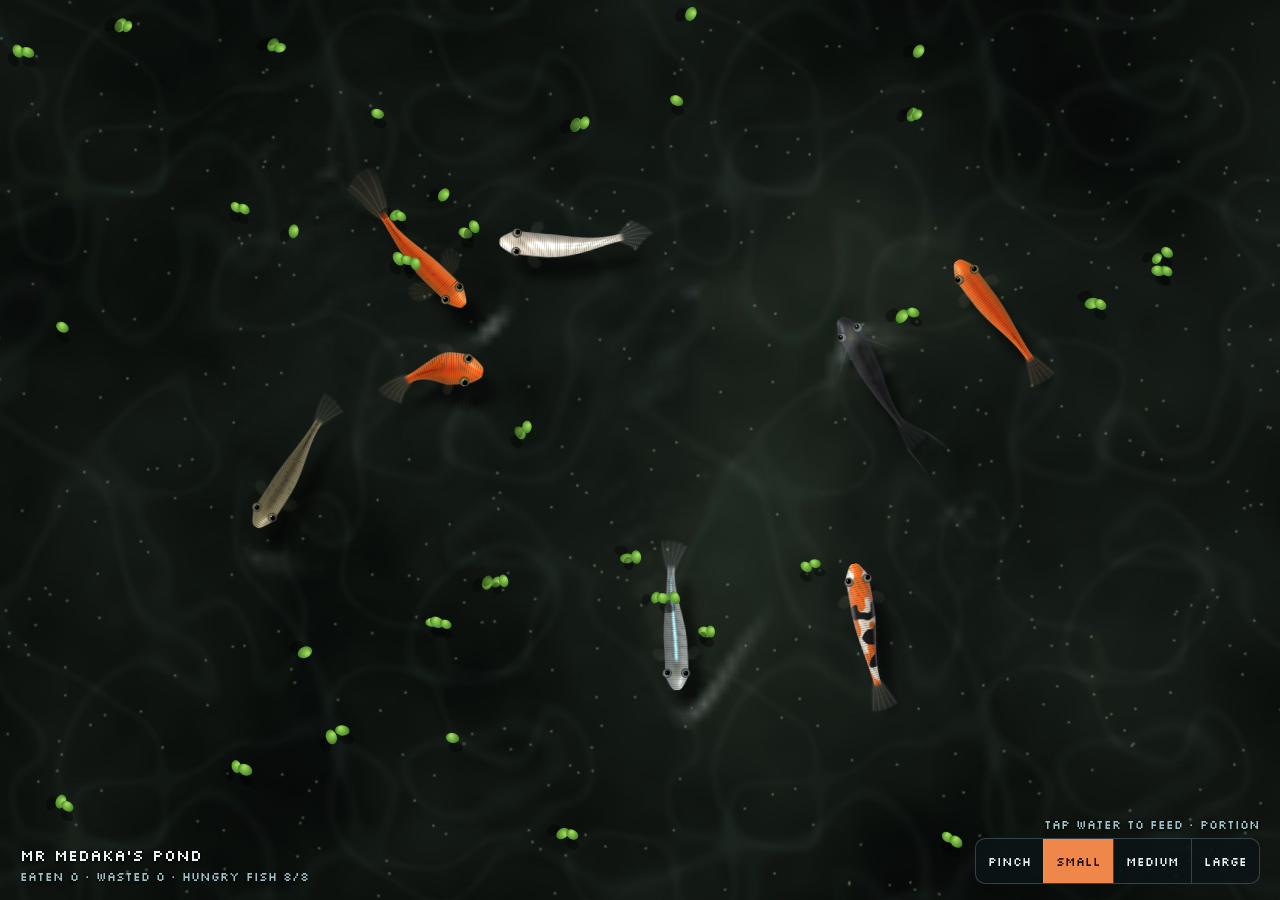
==== demo/index.html @ e6a07004 "Add files via upload" ====
<!doctype html>
<html lang="en">
<head>
<meta charset="utf-8">
<meta name="viewport" content="width=device-width, initial-scale=1, viewport-fit=cover">
<title>Mr Medaka's Pond — swimming test</title>
<!-- pixel font self-hosted via style.css; no external requests -->
<link rel="stylesheet" href="style.css">
</head>
<body>
<canvas id="c" aria-label="Animated medaka swimming in a tub. Tap or click the water to drop food."></canvas>
<div class="hud"><div class="left"><b>Mr Medaka's Pond</b><small id="stats" aria-live="polite">Eaten 0 · Wasted 0</small></div>
<div class="portion" role="radiogroup" aria-label="Portion size"><small>Tap water to feed · portion</small><div class="seg">
<button role="radio" aria-checked="false" data-p="pinch">Pinch</button><button role="radio" aria-checked="true" data-p="small">Small</button><button role="radio" aria-checked="false" data-p="medium">Medium</button><button role="radio" aria-checked="false" data-p="large">Large</button></div></div></div>
<img id="c1" src="assets/water/caustics_a.png" alt="" hidden><img id="c2" src="assets/water/caustics_b.png" alt="" hidden>
<img id="i-youkihi" src="assets/fish/youkihi_iris.png" alt="" hidden><img id="i-miyuki" src="assets/fish/miyuki_iris.png" alt="" hidden><img id="i-sanshoku" src="assets/fish/sanshoku_iris.png" alt="" hidden><img id="i-shirohikari" src="assets/fish/shirohikari_iris.png" alt="" hidden><img id="i-wild" src="assets/fish/wild_iris.png" alt="" hidden><img id="i-youkihihirenaga" src="assets/fish/youkihihirenaga_iris.png" alt="" hidden><img id="i-kurotsubame" src="assets/fish/kurotsubame_iris.png" alt="" hidden><img id="i-youkihidaruma" src="assets/fish/youkihidaruma_iris.png" alt="" hidden>
<img id="bg" src="assets/water/background.jpg" alt="" hidden>
<img id="f-youkihi" src="assets/fish/youkihi_body.png" alt="" hidden><img id="s-youkihi" src="assets/fish/youkihi_shadow.png" alt="" hidden>
<img id="f-miyuki" src="assets/fish/miyuki_body.png" alt="" hidden><img id="s-miyuki" src="assets/fish/miyuki_shadow.png" alt="" hidden>
<img id="f-sanshoku" src="assets/fish/sanshoku_body.png" alt="" hidden><img id="s-sanshoku" src="assets/fish/sanshoku_shadow.png" alt="" hidden>
<img id="f-shirohikari" src="assets/fish/shirohikari_body.png" alt="" hidden><img id="s-shirohikari" src="assets/fish/shirohikari_shadow.png" alt="" hidden>
<img id="f-wild" src="assets/fish/wild_body.png" alt="" hidden><img id="s-wild" src="assets/fish/wild_shadow.png" alt="" hidden>
<img id="f-youkihihirenaga" src="assets/fish/youkihihirenaga_body.png" alt="" hidden><img id="s-youkihihirenaga" src="assets/fish/youkihihirenaga_shadow.png" alt="" hidden>
<img id="f-kurotsubame" src="assets/fish/kurotsubame_body.png" alt="" hidden><img id="s-kurotsubame" src="assets/fish/kurotsubame_shadow.png" alt="" hidden>
<img id="f-youkihidaruma" src="assets/fish/youkihidaruma_body.png" alt="" hidden><img id="s-youkihidaruma" src="assets/fish/youkihidaruma_shadow.png" alt="" hidden>
<button id="tuneBtn" class="tune" aria-expanded="false" aria-controls="panel">Tune movement</button>
<section id="panel" class="panel" hidden aria-label="Movement settings">
<div class="phead"><b>Movement settings</b><button id="closeBtn" class="icon" aria-label="Close settings">✕</button></div>
<div class="scroll">
<h3>Movement</h3><label class="row"><span class="lbl">Burst speed</span><input type="range" id="p-burst" min="100" max="1200" step="10" value="190"><output id="o-burst">190</output><span class="u">px/s</span></label><label class="row"><span class="lbl">Tail beats per burst</span><input type="range" id="p-beats" min="1" max="8" step="0.5" value="3.5"><output id="o-beats">3.5</output><span class="u"></span></label><label class="row"><span class="lbl">Rest between bursts</span><input type="range" id="p-rest" min="0" max="4" step="0.05" value="2.8"><output id="o-rest">2.8</output><span class="u">s</span></label><label class="row"><span class="lbl">Water drag</span><input type="range" id="p-drag" min="0.5" max="10" step="0.1" value="1.8"><output id="o-drag">1.8</output><span class="u"></span></label><label class="row"><span class="lbl">Turn snap speed</span><input type="range" id="p-turn" min="2" max="25" step="0.5" value="14.5"><output id="o-turn">14.5</output><span class="u"></span></label><label class="row"><span class="lbl">Direction randomness</span><input type="range" id="p-wander" min="0" max="2.5" step="0.05" value="2.15"><output id="o-wander">2.15</output><span class="u"></span></label><label class="row"><span class="lbl">Hover twitchiness</span><input type="range" id="p-twitch" min="0" max="6" step="0.1" value="2.1"><output id="o-twitch">2.1</output><span class="u"></span></label><h3>Body and tail</h3><label class="row"><span class="lbl">Tail swing (burst)</span><input type="range" id="p-swing" min="0.05" max="0.9" step="0.01" value="0.42"><output id="o-swing">0.42</output><span class="u"></span></label><label class="row"><span class="lbl">Body sway (resting)</span><input type="range" id="p-sway" min="0" max="0.3" step="0.005" value="0.165"><output id="o-sway">0.165</output><span class="u"></span></label><label class="row"><span class="lbl">Tail beat speed</span><input type="range" id="p-beatHz" min="3" max="20" step="0.5" value="7"><output id="o-beatHz">7</output><span class="u">Hz</span></label><label class="row"><span class="lbl">Resting sway speed</span><input type="range" id="p-idleHz" min="0.5" max="6" step="0.1" value="2.4"><output id="o-idleHz">2.4</output><span class="u">Hz</span></label><label class="row"><span class="lbl">Front body flex</span><input type="range" id="p-flex" min="0" max="0.7" step="0.01" value="0.18"><output id="o-flex">0.18</output><span class="u"></span></label><label class="row"><span class="lbl">Body wave length</span><input type="range" id="p-wave" min="1.5" max="8" step="0.1" value="4.4"><output id="o-wave">4.4</output><span class="u"></span></label><label class="row"><span class="lbl">Tail fin flick</span><input type="range" id="p-finFlick" min="0" max="1.6" step="0.05" value="0.8"><output id="o-finFlick">0.8</output><span class="u"></span></label><label class="row"><span class="lbl">Turn curl</span><input type="range" id="p-curl" min="0" max="0.2" step="0.005" value="0.2"><output id="o-curl">0.2</output><span class="u"></span></label><h3>Schooling</h3><label class="row"><span class="lbl">Personal space</span><input type="range" id="p-space" min="60" max="450" step="5" value="250"><output id="o-space">250</output><span class="u">px</span></label><label class="row"><span class="lbl">Avoidance strength</span><input type="range" id="p-avoid" min="0" max="3" step="0.05" value="1.4"><output id="o-avoid">1.4</output><span class="u"></span></label><label class="row"><span class="lbl">Follow neighbours' direction</span><input type="range" id="p-align" min="0" max="0.8" step="0.01" value="0.12"><output id="o-align">0.12</output><span class="u"></span></label><label class="row"><span class="lbl">Regroup distance</span><input type="range" id="p-regroupDist" min="150" max="1200" step="10" value="310"><output id="o-regroupDist">310</output><span class="u">px</span></label><label class="row"><span class="lbl">Regroup pull</span><input type="range" id="p-regroup" min="0" max="0.9" step="0.01" value="0.11"><output id="o-regroup">0.11</output><span class="u"></span></label><h3>Scene</h3><label class="row"><span class="lbl">Fish size</span><input type="range" id="p-size" min="0.25" max="0.9" step="0.01" value="0.48"><output id="o-size">0.48</output><span class="u"></span></label><label class="row"><span class="lbl">Water ripples</span><input type="range" id="p-ripple" min="0" max="2.5" step="0.05" value="1.0"><output id="o-ripple">1.0</output><span class="u"></span></label>
<h3>Natures</h3><label class="row chk"><input type="checkbox" id="showNat" checked><span>Show nature labels</span></label><label class="row nat"><span class="lbl">Youkihi</span><select data-fish="youkihi" aria-label="Nature of Youkihi"><option value="loving" selected>Loving</option><option value="gentle">Gentle</option><option value="shy">Shy</option><option value="curious">Curious</option><option value="playful">Playful</option><option value="zippy">Zippy</option><option value="leader">Leader</option><option value="feisty">Feisty</option></select></label><label class="row nat"><span class="lbl">Miyuki</span><select data-fish="miyuki" aria-label="Nature of Miyuki"><option value="loving">Loving</option><option value="gentle">Gentle</option><option value="shy">Shy</option><option value="curious">Curious</option><option value="playful">Playful</option><option value="zippy" selected>Zippy</option><option value="leader">Leader</option><option value="feisty">Feisty</option></select></label><label class="row nat"><span class="lbl">Sanshoku</span><select data-fish="sanshoku" aria-label="Nature of Sanshoku"><option value="loving">Loving</option><option value="gentle">Gentle</option><option value="shy">Shy</option><option value="curious">Curious</option><option value="playful" selected>Playful</option><option value="zippy">Zippy</option><option value="leader">Leader</option><option value="feisty">Feisty</option></select></label><label class="row nat"><span class="lbl">Shiro hikari</span><select data-fish="shirohikari" aria-label="Nature of Shiro hikari"><option value="loving">Loving</option><option value="gentle">Gentle</option><option value="shy" selected>Shy</option><option value="curious">Curious</option><option value="playful">Playful</option><option value="zippy">Zippy</option><option value="leader">Leader</option><option value="feisty">Feisty</option></select></label><label class="row nat"><span class="lbl">Wild type</span><select data-fish="wild" aria-label="Nature of Wild type"><option value="loving">Loving</option><option value="gentle">Gentle</option><option value="shy">Shy</option><option value="curious" selected>Curious</option><option value="playful">Playful</option><option value="zippy">Zippy</option><option value="leader">Leader</option><option value="feisty">Feisty</option></select></label><label class="row nat"><span class="lbl">Youkihi hirenaga</span><select data-fish="youkihihirenaga" aria-label="Nature of Youkihi hirenaga"><option value="loving">Loving</option><option value="gentle">Gentle</option><option value="shy">Shy</option><option value="curious">Curious</option><option value="playful">Playful</option><option value="zippy">Zippy</option><option value="leader" selected>Leader</option><option value="feisty">Feisty</option></select></label><label class="row nat"><span class="lbl">Kuro tsubame</span><select data-fish="kurotsubame" aria-label="Nature of Kuro tsubame"><option value="loving">Loving</option><option value="gentle">Gentle</option><option value="shy">Shy</option><option value="curious">Curious</option><option value="playful">Playful</option><option value="zippy">Zippy</option><option value="leader">Leader</option><option value="feisty" selected>Feisty</option></select></label><label class="row nat"><span class="lbl">Youkihi daruma</span><select data-fish="youkihidaruma" aria-label="Nature of Youkihi daruma"><option value="loving">Loving</option><option value="gentle" selected>Gentle</option><option value="shy">Shy</option><option value="curious">Curious</option><option value="playful">Playful</option><option value="zippy">Zippy</option><option value="leader">Leader</option><option value="feisty">Feisty</option></select></label><h3>Your settings</h3>
<p class="hint">Copy this and paste it back into the chat.</p>
<textarea id="out" readonly rows="6" aria-label="Settings to copy"></textarea>
<div class="btns"><button id="copyBtn">Copy settings</button><button id="resetBtn" class="ghost">Reset to defaults</button></div>
</div>
</section>
<script src="game.js"></script>
</body>
</html>
---- demo/style.css ----
@font-face{font-family:"Silkscreen";src:url("../assets/silkscreen.ttf") format("truetype");font-display:swap}
/* The movement-tuning tool is a developer's toy; hidden in the public demo. */
.tune,#panel{display:none!important}
:root{--bg:#060908;--text:#EAF4F4;--sub:#9FC2C8;--panel:rgba(12,20,22,0.88);--line:rgba(159,194,200,0.28);--field:rgba(0,0,0,0.35);--accent:#F0874A;box-sizing:border-box;padding-top:env(safe-area-inset-top,0px);padding-bottom:env(safe-area-inset-bottom,0px)}
:root[data-theme="dark"]{--bg:#060908}
html{scroll-padding-top:env(safe-area-inset-top,0px)}
html,body{height:100%;margin:0;background:var(--bg);overflow:hidden}
canvas{display:block;width:100%;height:100%;touch-action:none;cursor:crosshair}
.hud{position:fixed;left:0;right:0;bottom:0;padding:16px 20px calc(16px + env(safe-area-inset-bottom,0px));display:flex;justify-content:space-between;align-items:flex-end;gap:16px;pointer-events:none;font-family:'Silkscreen',ui-monospace,monospace;color:var(--text);text-shadow:0 1px 3px #000}
.hud small{color:var(--sub);font-size:12px}
.hud b{font-weight:400;font-size:16px}
.hud .left{display:flex;flex-direction:column;gap:4px}
.portion{display:flex;flex-direction:column;align-items:flex-end;gap:6px;pointer-events:auto}
.seg{display:flex;border:1px solid var(--line);border-radius:10px;overflow:hidden;background:var(--panel)}
.seg button{font:inherit;font-size:12px;color:var(--text);background:none;border:0;border-left:1px solid var(--line);min-height:44px;padding:0 12px;cursor:pointer}
.seg button:first-child{border-left:0}
.seg button[aria-checked="true"]{background:var(--accent);color:#1a0d05}
@media (max-width:560px){.hud{flex-direction:column;align-items:stretch}.portion{align-items:stretch}.seg button{flex:1}}
.tune{position:fixed;top:calc(14px + env(safe-area-inset-top,0px));right:14px;z-index:5;font:inherit;font-family:'Silkscreen',ui-monospace,monospace;font-size:13px;color:var(--text);background:var(--panel);border:1px solid var(--line);border-radius:10px;padding:10px 14px;min-height:44px;cursor:pointer}
.panel{position:fixed;top:calc(12px + env(safe-area-inset-top,0px));right:12px;bottom:calc(12px + env(safe-area-inset-bottom,0px));width:min(380px,calc(100vw - 24px));z-index:6;background:var(--panel);border:1px solid var(--line);border-radius:14px;color:var(--text);display:flex;flex-direction:column;font-family:Georgia,'Times New Roman',serif;backdrop-filter:blur(8px);-webkit-backdrop-filter:blur(8px)}
.panel[hidden]{display:none}
.phead{display:flex;justify-content:space-between;align-items:center;padding:12px 12px 8px 16px;font-family:'Silkscreen',ui-monospace,monospace;font-size:14px}
.phead b{font-weight:400}
.icon{font:inherit;color:var(--text);background:none;border:0;min-width:44px;min-height:44px;cursor:pointer;font-size:16px}
.scroll{overflow-y:auto;padding:0 16px 16px}
.panel h3{font-family:'Silkscreen',ui-monospace,monospace;font-weight:400;font-size:12px;color:var(--sub);margin:18px 0 6px}
.row{display:grid;grid-template-columns:1fr 48px 26px;grid-template-rows:auto auto;column-gap:6px;align-items:center;padding:6px 0;font-size:14px}
.row .lbl{grid-column:1/4}
.row input{grid-column:1/2;width:100%;accent-color:var(--accent);min-height:28px}
.row output{font-family:ui-monospace,monospace;font-size:12px;text-align:right;color:var(--text)}
.row .u{font-size:11px;color:var(--sub)}
.hint{font-size:13px;color:var(--sub);margin:0 0 8px}
textarea{width:100%;box-sizing:border-box;font:12px/1.4 ui-monospace,monospace;color:var(--text);background:var(--field);border:1px solid var(--line);border-radius:8px;padding:8px;resize:vertical}
.btns{display:flex;gap:8px;margin-top:10px;flex-wrap:wrap}
.btns button{font-family:'Silkscreen',ui-monospace,monospace;font-size:12px;min-height:44px;padding:0 14px;border-radius:10px;border:1px solid var(--accent);background:var(--accent);color:#1a0d05;cursor:pointer}
.btns .ghost{background:none;color:var(--text);border-color:var(--line)}
button:focus-visible,input:focus-visible,textarea:focus-visible{outline:2px solid var(--accent);outline-offset:2px}

.row.chk{grid-template-columns:auto 1fr;gap:10px}.row.chk input{width:22px;height:22px;accent-color:var(--accent)}
.row.nat{grid-template-columns:1fr 150px}.row.nat .lbl{grid-column:auto}
.row.nat select{font:13px Georgia,serif;color:var(--text);background:var(--field);border:1px solid var(--line);border-radius:8px;min-height:40px;padding:0 8px}
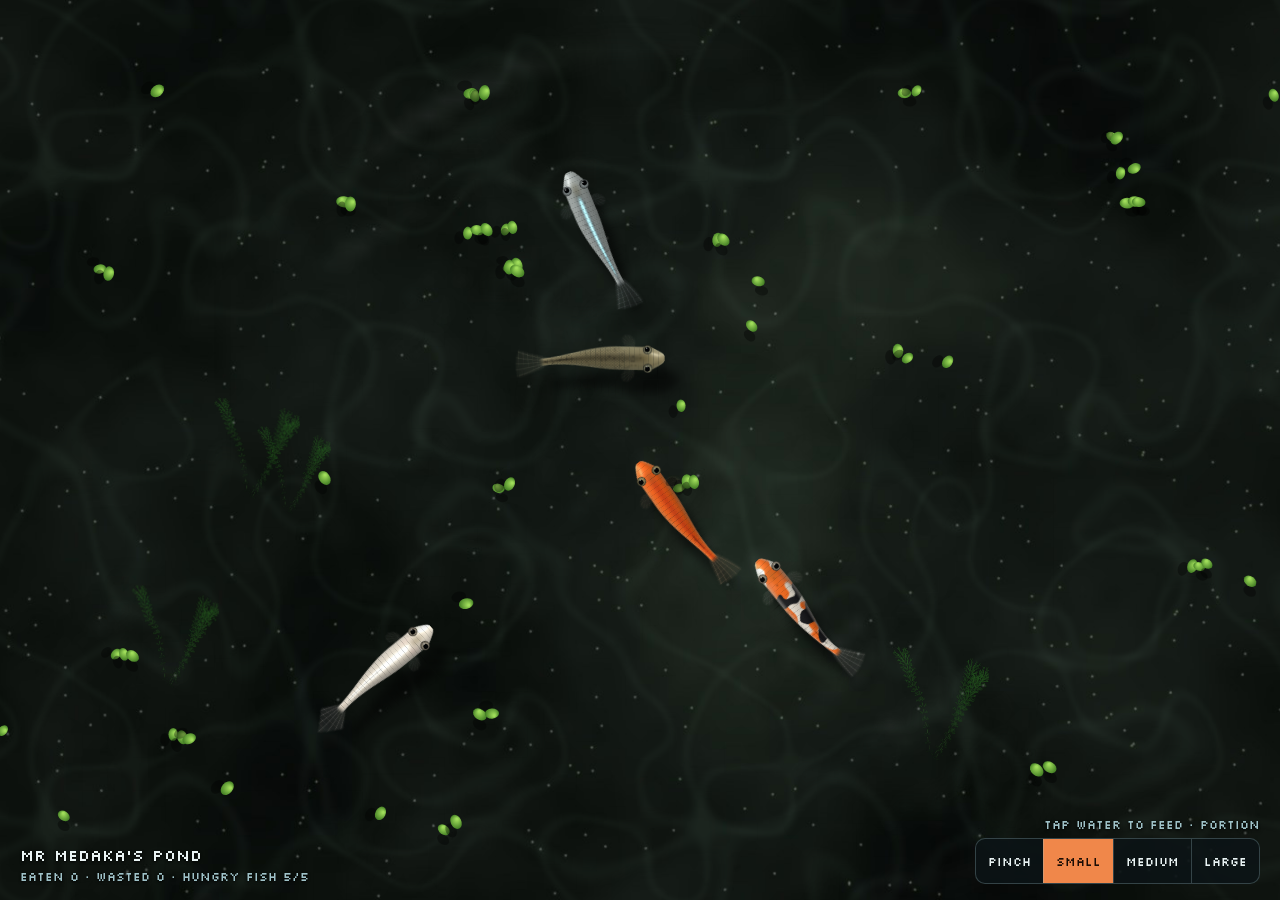
==== commit 0baad482: "Add files via upload" ====
--- a/demo/index.html
+++ b/demo/index.html
@@ -23,6 +23,7 @@
 <img id="f-youkihihirenaga" src="assets/fish/youkihihirenaga_body.png" alt="" hidden><img id="s-youkihihirenaga" src="assets/fish/youkihihirenaga_shadow.png" alt="" hidden>
 <img id="f-kurotsubame" src="assets/fish/kurotsubame_body.png" alt="" hidden><img id="s-kurotsubame" src="assets/fish/kurotsubame_shadow.png" alt="" hidden>
 <img id="f-youkihidaruma" src="assets/fish/youkihidaruma_body.png" alt="" hidden><img id="s-youkihidaruma" src="assets/fish/youkihidaruma_shadow.png" alt="" hidden>
+<img id="p-hornwort" src="assets/plants/hornwort.png" alt="" hidden>
 <button id="tuneBtn" class="tune" aria-expanded="false" aria-controls="panel">Tune movement</button>
 <section id="panel" class="panel" hidden aria-label="Movement settings">
 <div class="phead"><b>Movement settings</b><button id="closeBtn" class="icon" aria-label="Close settings">✕</button></div>
